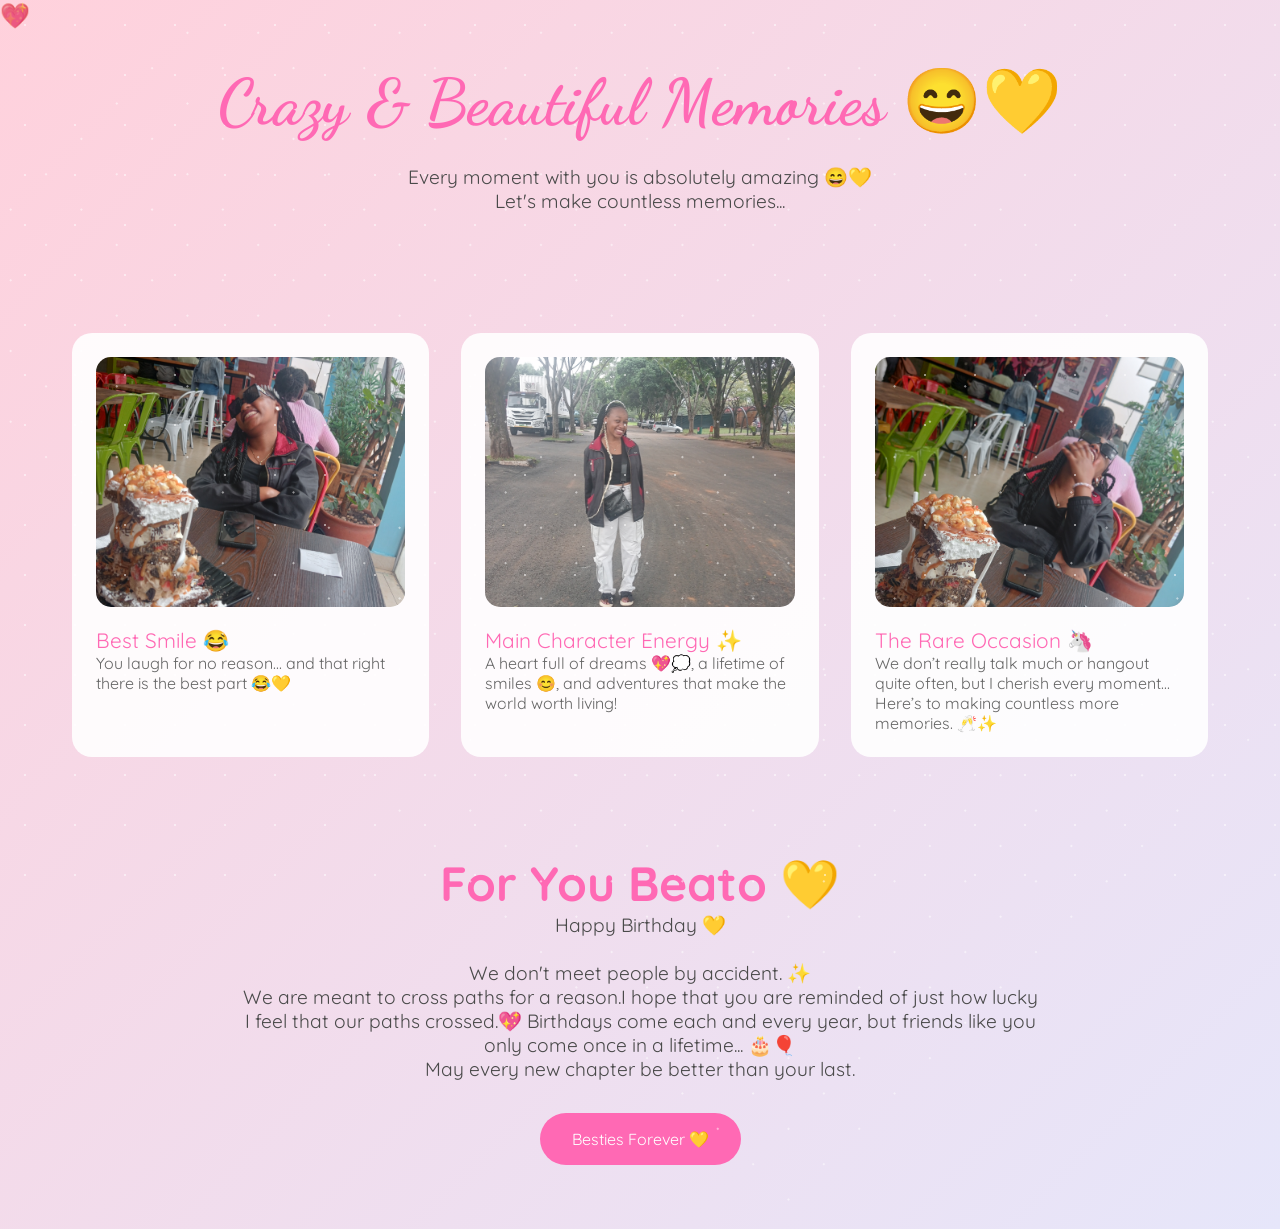
==== last.html @ c895e18d "v.1" ====
<!DOCTYPE html>
<html lang="en">

<head>
    <meta charset="UTF-8">
    <meta name="viewport" content="width=device-width, initial-scale=1.0">
    <title>Our Crazy Memories 😄💛</title>
    <style>
        @import url('https://fonts.googleapis.com/css2?family=Dancing+Script:wght@700&family=Quicksand:wght@300;400;500;600&display=swap');

        * {
            margin: 0;
            padding: 0;
            box-sizing: border-box;
        }

        body {
            min-height: 100vh;
            background: linear-gradient(135deg,
                    #ffd1dc 0%,
                    #e6e6fa 25%,
                    #ffefd5 50%,
                    #e6e6fa 75%,
                    #ffd1dc 100%);
            background-size: 400% 400%;
            animation: gradientFlow 15s ease infinite;
            font-family: 'Quicksand', sans-serif;
            overflow-x: hidden;
            color: #4a4a4a;
        }

        @keyframes gradientFlow {
            0% { background-position: 0% 50%; }
            50% { background-position: 100% 50%; }
            100% { background-position: 0% 50%; }
        }

        .magic-sparkles {
            position: fixed;
            top: 0;
            left: 0;
            width: 100%;
            height: 100%;
            pointer-events: none;
            z-index: 1;
        }

        .magic-sparkles::before,
        .magic-sparkles::after {
            content: '';
            position: absolute;
            width: 100%;
            height: 100%;
            background-image: radial-gradient(circle, white 1px, transparent 1px);
            background-size: 50px 50px;
            animation: sparkleLayer 8s linear infinite;
            opacity: 0.5;
        }

        .magic-sparkles::after {
            animation-delay: -4s;
            transform: rotate(45deg);
        }

        @keyframes sparkleLayer {
            0% { transform: translateY(0); }
            100% { transform: translateY(-50px); }
        }

        .floating-hearts {
            position: fixed;
            width: 100%;
            height: 100%;
            pointer-events: none;
            z-index: 2;
        }

        .heart {
            position: absolute;
            font-size: 1.5rem;
            color: rgba(255, 105, 180, 0.6);
            animation: floatHeart var(--float-duration, 6s) ease-in-out infinite;
            animation-delay: var(--delay, 0s);
        }

        @keyframes floatHeart {
            0% { transform: translate(0, 100vh) rotate(0deg); }
            100% { transform: translate(var(--translate-x, 0), -100vh) rotate(360deg); }
        }

        .welcome {
            text-align: center;
            padding: 4rem 2rem;
            position: relative;
            z-index: 3;
        }

        .welcome h1 {
            font-family: 'Dancing Script', cursive;
            font-size: 4rem;
            color: #ff69b4;
        }

        .welcome p {
            font-size: 1.2rem;
            max-width: 600px;
            margin: 1.5rem auto;
        }

        .memory-container {
            max-width: 1200px;
            margin: 0 auto;
            padding: 2rem;
            display: grid;
            grid-template-columns: repeat(auto-fit, minmax(300px, 1fr));
            gap: 2rem;
        }

        .memory-card {
            background: rgba(255, 255, 255, 0.9);
            border-radius: 20px;
            padding: 1.5rem;
            transition: 0.4s;
        }

        .memory-card:hover {
            transform: translateY(-10px);
        }
        .memory-img {
            width: 100%;
            height: 250px;
            object-fit: cover;
            object-position: 40% 30%; /* 👈 yaha add karna hai */
            border-radius: 15px;
            margin-bottom: 1rem;
}         
        
        .img {
            width: 100%;
            height: 250px;
            object-fit: cover;
            object-position: 50% 45%; /* 👈 yaha add karna hai */
            border-radius: 15px;
            margin-bottom: 1rem;
}
       
        .img2 {
            width: 100%;
            height: 250px;
            object-fit: cover;
            object-position: 45%  30%; /* 👈 yaha add karna hai */
            border-radius: 15px;
            margin-bottom: 1rem;
}

        .memory-date {
            color: #ff69b4;
            font-size: 1.3rem;
        }

        .memory-caption {
            color: #666;
        }

        .final-message {
            text-align: center;
            padding: 4rem 2rem;
        }

        .final-message h2 {
            font-size: 3rem;
            color: #ff69b4;
        }

        .final-message p {
            font-size: 1.2rem;
            max-width: 800px;
            margin: auto;
        }

        .goodbye-btn {
            display: inline-block;
            padding: 1rem 2rem;
            margin-top: 2rem;
            background: #ff69b4;
            color: white;
            border-radius: 50px;
            text-decoration: none;
        }
    </style>
</head>

<body>

    <div class="magic-sparkles"></div>

    <div class="floating-hearts">
        <div class="heart" style="--delay:0s;">💛</div>
        <div class="heart" style="--delay:1s;">💖</div>
        <div class="heart" style="--delay:2s;">💗</div>
    </div>

    <section class="welcome">
        <h1>Crazy & Beautiful Memories 😄💛</h1>
        <p>
            Every moment with you is absolutely amazing 😄💛 <br>
                Let's make countless memories...
        </p>
    </section>

    <div class="memory-container">

        <div class="memory-card">
            <img src="./smile.jpg" class="img">
            <div class="memory-date">Best Smile 😂</div>
            <div class="memory-caption">
                You laugh for no reason... and that right there is the best part 😂💛
            </div>
        </div>

        <div class="memory-card">
    <img src="stand.jpg" class="memory-img">
    <div class="memory-date">Main Character Energy ✨</div>
    <div class="memory-caption">
        A heart full of dreams 💖💭, a lifetime of smiles 😊, and adventures that make the world worth living!
    </div>
    
</div>

    <div class="memory-card">
            <img src="tog.jpg" class="img2">
            <div class="memory-date">The Rare Occasion 🦄</div>
            <div class="memory-caption">
                We don’t really talk much or hangout quite often, but I cherish every moment... Here’s to making countless more memories. 🥂✨
            </div>
        </div>

    </div>

    <section class="final-message">
        <h2>For You Beato 💛</h2>
<p>
    Happy Birthday 💛 <br><br>

    We don't meet people by accident. ✨ <br> We are meant to cross paths for a reason.I hope that you are reminded of just how lucky I feel that our paths crossed.💖 Birthdays come each and every year, but friends like you only come once in a lifetime... 🎂🎈
    <br>
    May every new chapter be better than your last.
</p>

        <a href="index.html" class="goodbye-btn">Besties Forever 💛</a>
    </section>

</body>

</html>
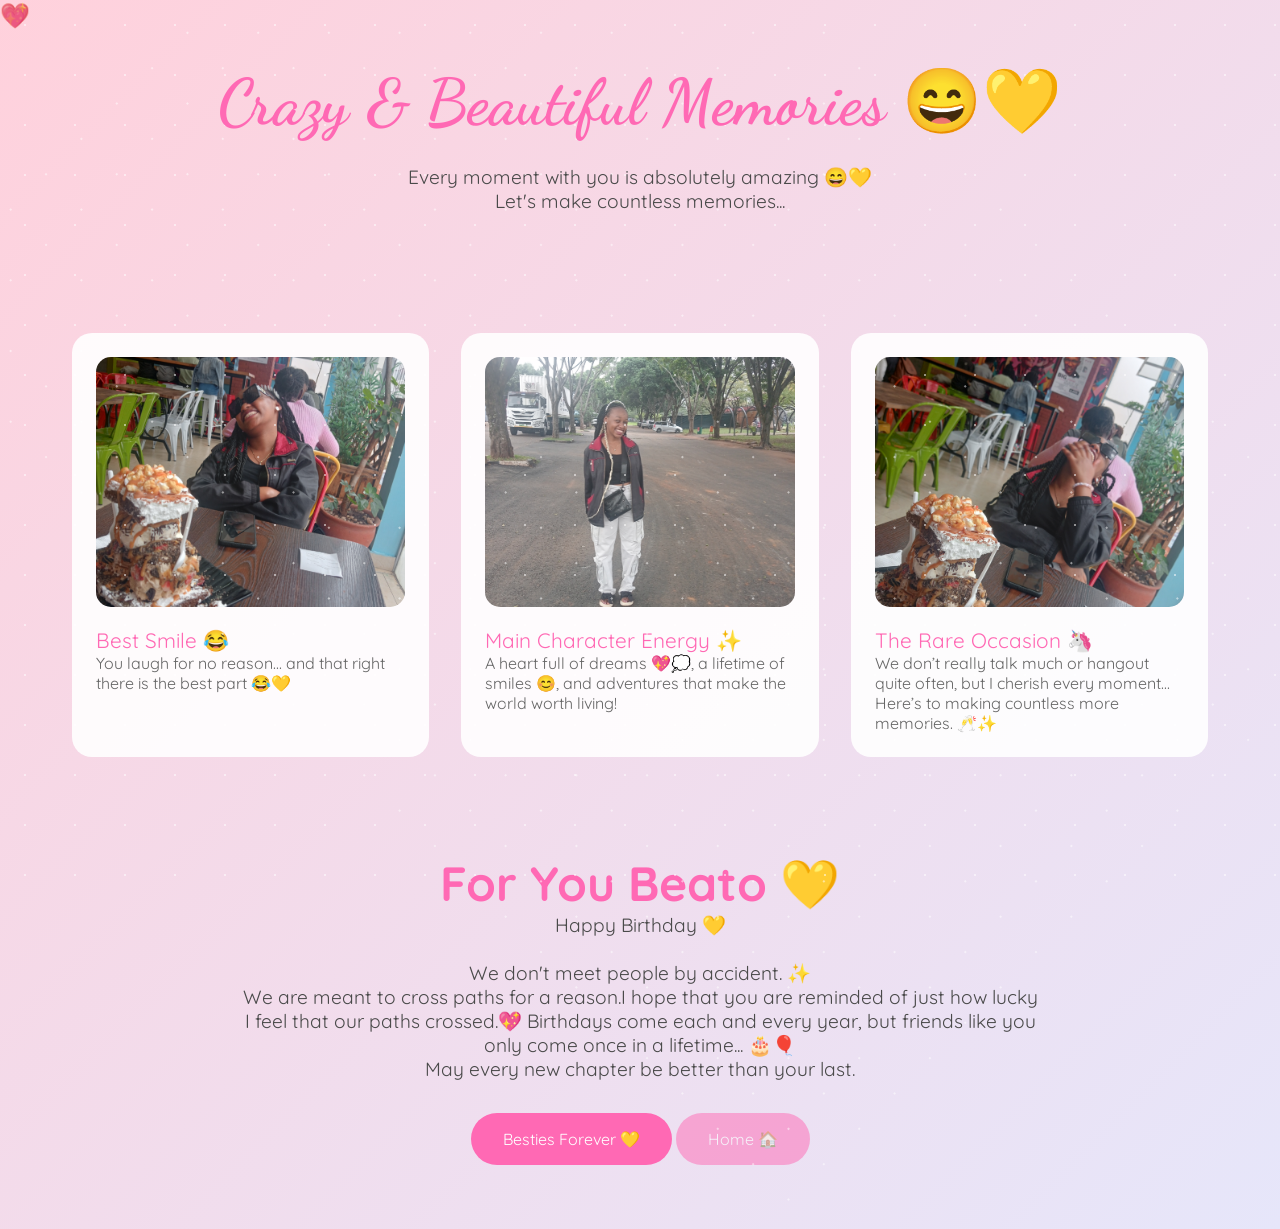
==== commit 58614b20: "v1.3" ====
--- a/last.html
+++ b/last.html
@@ -249,10 +249,77 @@
     May every new chapter be better than your last.
 </p>
 
-        <a href="index.html" class="goodbye-btn">Besties Forever 💛</a>
-    </section>
+       <!-- <a href="javascript:void(0)" class="goodbye-btn" onclick="playMusic()">Besties Forever 💛</a>
+
+<audio id="birthdaySong">
+    <source src="hap.mpeg" type="audio/mpeg">
+    Your browser does not support the audio element.
+</audio> -->
+
+<!-- <br> -->
+<!-- <a href="index.html" class="goodbye-btn" >Home 💛</a> -->
+
+<!-- Navigation & Music Buttons -->
+<div class="button-container">
+    
+    <!-- Button 1: Must be clicked first to play music and unlock home -->
+    <a href="javascript:void(0)" class="goodbye-btn" onclick="playBestieMusic()">
+        Besties Forever 💛
+    </a>
+
+    <!-- Button 2: Locked until Button 1 is clicked -->
+    <a href="javascript:void(0)" id="homeBtn" class="goodbye-btn" 
+       style="opacity: 0.5; cursor: not-allowed;" onclick="goHome()">
+        Home 🏠
+    </a>
+
+</div>
+
+<!-- Audio Assets -->
+<audio id="bestieSong">
+    <source src="hap.mpeg" type="audio/mpeg">
+</audio>
+
+
+
 
 </body>
+<script>
+    function playMusic() {
+  var audio = document.getElementById("birthdaySong");
+  if (audio.paused) {
+      audio.play();
+  } else {
+      audio.pause();
+  }
+}
+let clickedBesties = false;
+
+    function playBestieMusic() {
+        clickedBesties = true;
+        
+        // Play the music
+        const bestieAudio = document.getElementById("bestieSong");
+        bestieAudio.play();
+
+        // Unlock the Home button visually
+        const homeBtn = document.getElementById("homeBtn");
+        homeBtn.style.opacity = "1";
+        homeBtn.style.cursor = "pointer";
+        
+        console.log("System Check: Bestie status confirmed. Home path unlocked. 🔓");
+    }
+
+    function goHome() {
+        if (clickedBesties) {
+            // Simply redirect without playing extra music
+            window.location.href = "index.html";
+        } else {
+            // The "Troll" alert remains to ensure they click the music button first
+            alert("⚠️ ERROR: 404 Bestie Not Found. \n\nPlease click the 'Besties Forever' button to calibrate the friendship sensors before exiting! ⚙️🛠️");
+        }
+    }
+</script>
 
 </html>
 
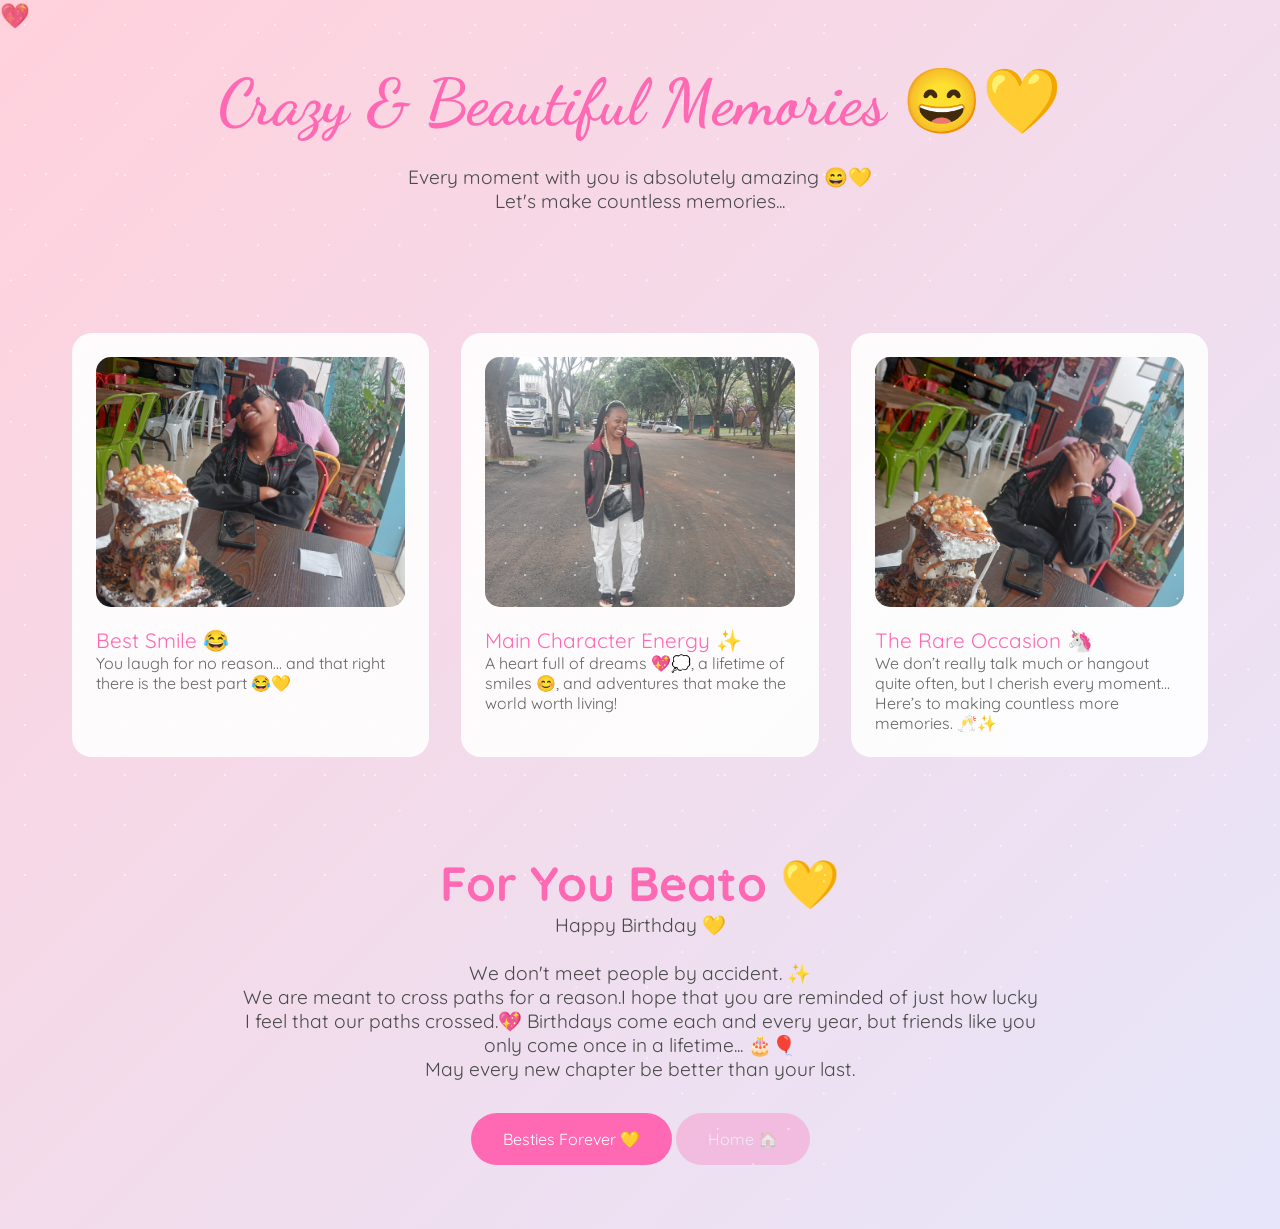
==== commit decb2f76: "v3.2 f" ====
--- a/last.html
+++ b/last.html
@@ -249,27 +249,17 @@
     May every new chapter be better than your last.
 </p>
 
-       <!-- <a href="javascript:void(0)" class="goodbye-btn" onclick="playMusic()">Besties Forever 💛</a>
-
-<audio id="birthdaySong">
-    <source src="hap.mpeg" type="audio/mpeg">
-    Your browser does not support the audio element.
-</audio> -->
-
-<!-- <br> -->
-<!-- <a href="index.html" class="goodbye-btn" >Home 💛</a> -->
-
 <!-- Navigation & Music Buttons -->
 <div class="button-container">
     
-    <!-- Button 1: Must be clicked first to play music and unlock home -->
+    <!-- Button 1: Starts the 1:27 song -->
     <a href="javascript:void(0)" class="goodbye-btn" onclick="playBestieMusic()">
         Besties Forever 💛
     </a>
 
-    <!-- Button 2: Locked until Button 1 is clicked -->
+    <!-- Button 2: Locked until the song ends -->
     <a href="javascript:void(0)" id="homeBtn" class="goodbye-btn" 
-       style="opacity: 0.5; cursor: not-allowed;" onclick="goHome()">
+       style="opacity: 0.3; cursor: not-allowed;" onclick="goHome()">
         Home 🏠
     </a>
 
@@ -284,39 +274,40 @@
 
 
 </body>
+
+
 <script>
-    function playMusic() {
-  var audio = document.getElementById("birthdaySong");
-  if (audio.paused) {
-      audio.play();
-  } else {
-      audio.pause();
-  }
-}
-let clickedBesties = false;
+    let songFinished = false;
+    const bestieAudio = document.getElementById("bestieSong");
+    const homeBtn = document.getElementById("homeBtn");
 
     function playBestieMusic() {
-        clickedBesties = true;
+        // Play the music (hap.mpeg)
+        bestieAudio.play();
         
-        // Play the music
-        const bestieAudio = document.getElementById("bestieSong");
-        bestieAudio.play();
-
-        // Unlock the Home button visually
-        const homeBtn = document.getElementById("homeBtn");
+        // Change button text to show it's playing
+        event.target.innerHTML = "Playing Vibes... 🎵";
+        console.log("Audio started. Home button locked for 1 minute and 27 seconds.");
+    }
+
+    // This event triggers automatically when the song reaches the end
+    bestieAudio.onended = function() {
+        songFinished = true;
+        
+        // Unlock the Home button visually and functionally
         homeBtn.style.opacity = "1";
         homeBtn.style.cursor = "pointer";
+        homeBtn.innerHTML = "Home 🏠";
         
-        console.log("System Check: Bestie status confirmed. Home path unlocked. 🔓");
-    }
+        console.log("System Check: Song complete. Engineering protocols satisfied. 🔓");
+    };
 
     function goHome() {
-        if (clickedBesties) {
-            // Simply redirect without playing extra music
+        if (songFinished) {
             window.location.href = "index.html";
         } else {
-            // The "Troll" alert remains to ensure they click the music button first
-            alert("⚠️ ERROR: 404 Bestie Not Found. \n\nPlease click the 'Besties Forever' button to calibrate the friendship sensors before exiting! ⚙️🛠️");
+            // The "Troll" alert if they try to skip before the 1:27 is up
+            alert("Opps lazima hutaki kuskiza wimbo 😭💔");
         }
     }
 </script>
